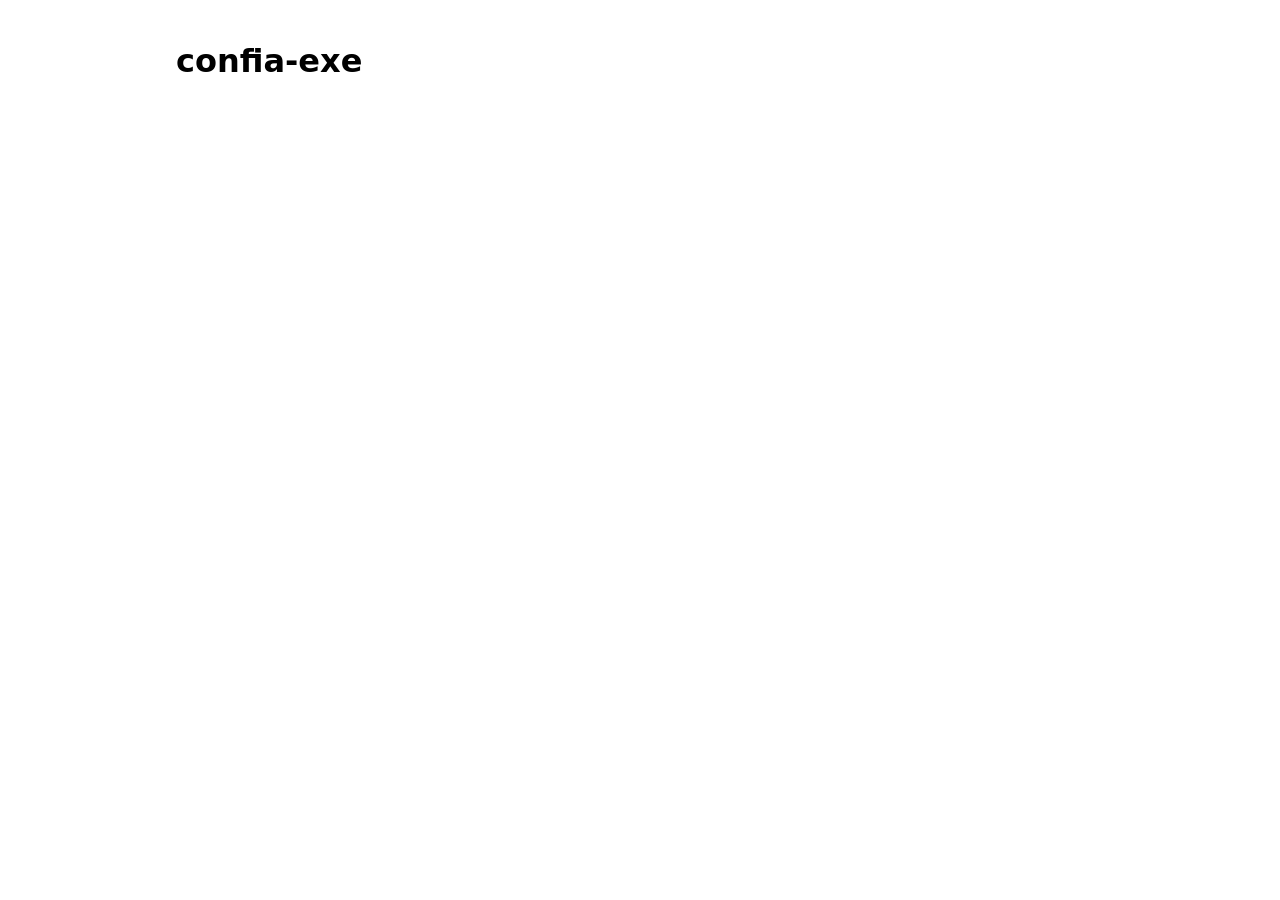
==== index.html @ 8a282e07 "Add initial site structure (index, css, js, assets) and update README" ====
<!doctype html>
<html lang="pt-BR">
<head>
  <meta charset="utf-8">
  <meta name="viewport" content="width=device-width, initial-scale=1">
  <title>confia-exe</title>
  <link rel="stylesheet" href="css/style.css">
</head>
<body>
  <main>
    <h1>confia-exe</h1>
  </main>
  <script src="js/main.js" defer></script>
</body>
</html>
---- css/style.css ----
*, *::before, *::after { box-sizing: border-box; }

body {
  margin: 0;
  font-family: system-ui, sans-serif;
  line-height: 1.5;
}

main {
  max-width: 960px;
  margin: 0 auto;
  padding: 16px;
}
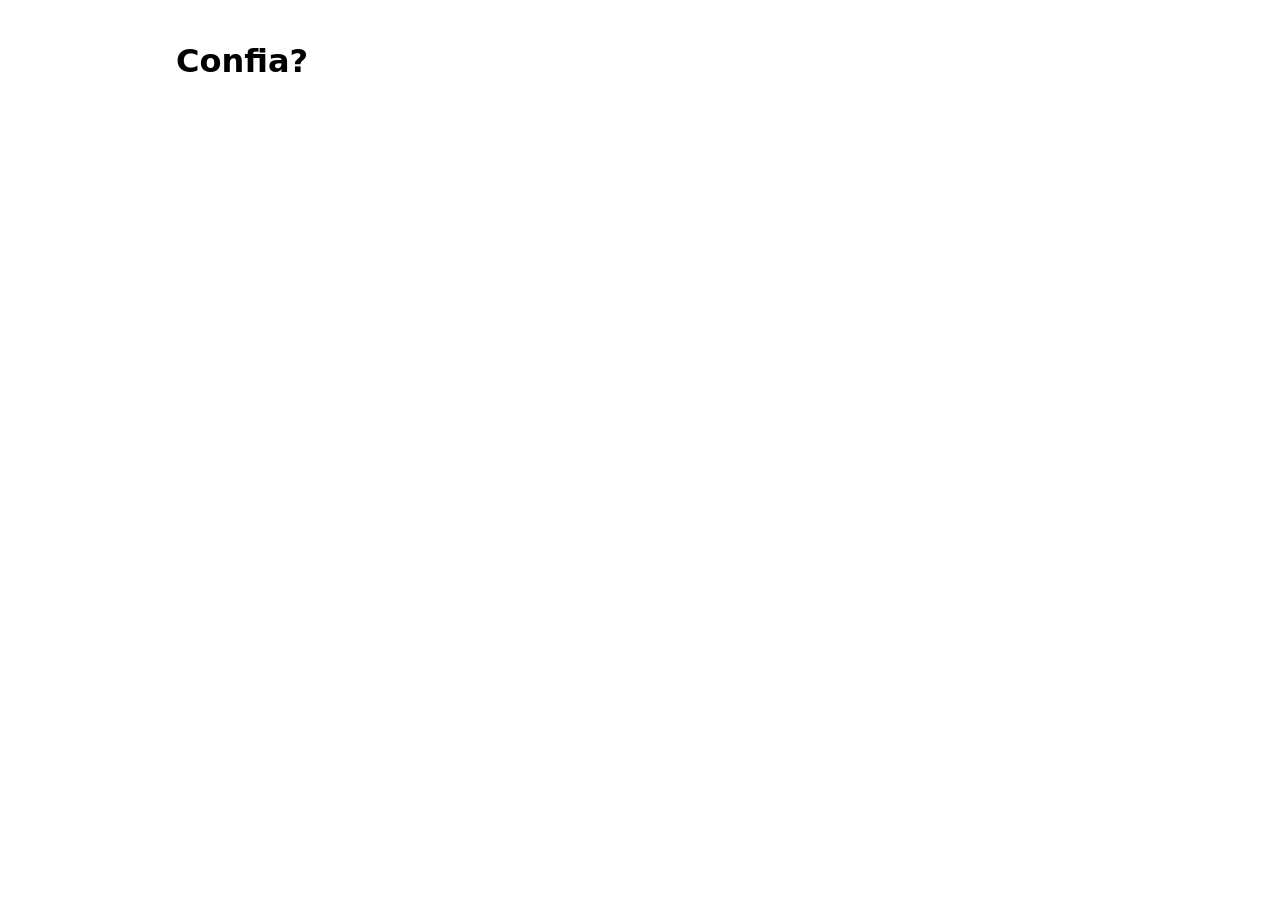
==== commit b6224fb4: "Configure Confia? REA: description, authors and course info" ====
--- a/index.html
+++ b/index.html
@@ -3,12 +3,14 @@
 <head>
   <meta charset="utf-8">
   <meta name="viewport" content="width=device-width, initial-scale=1">
-  <title>confia-exe</title>
+  <title>Confia?</title>
+  <meta name="description" content="Confia? — jogo educativo em pixel art sobre segurança e privacidade na internet (BNCC EF08CO10).">
+  <meta name="author" content="Guilherme Higino de Araújo Silva, Igor Vinicius Silva de Oliveira, Lázaro Gabriel Ewerton da Silva Santos, Mariana Raquel de Morais, Victor Emanuel Oliveira Silva">
   <link rel="stylesheet" href="css/style.css">
 </head>
 <body>
   <main>
-    <h1>confia-exe</h1>
+    <h1>Confia?</h1>
   </main>
   <script src="js/main.js" defer></script>
 </body>
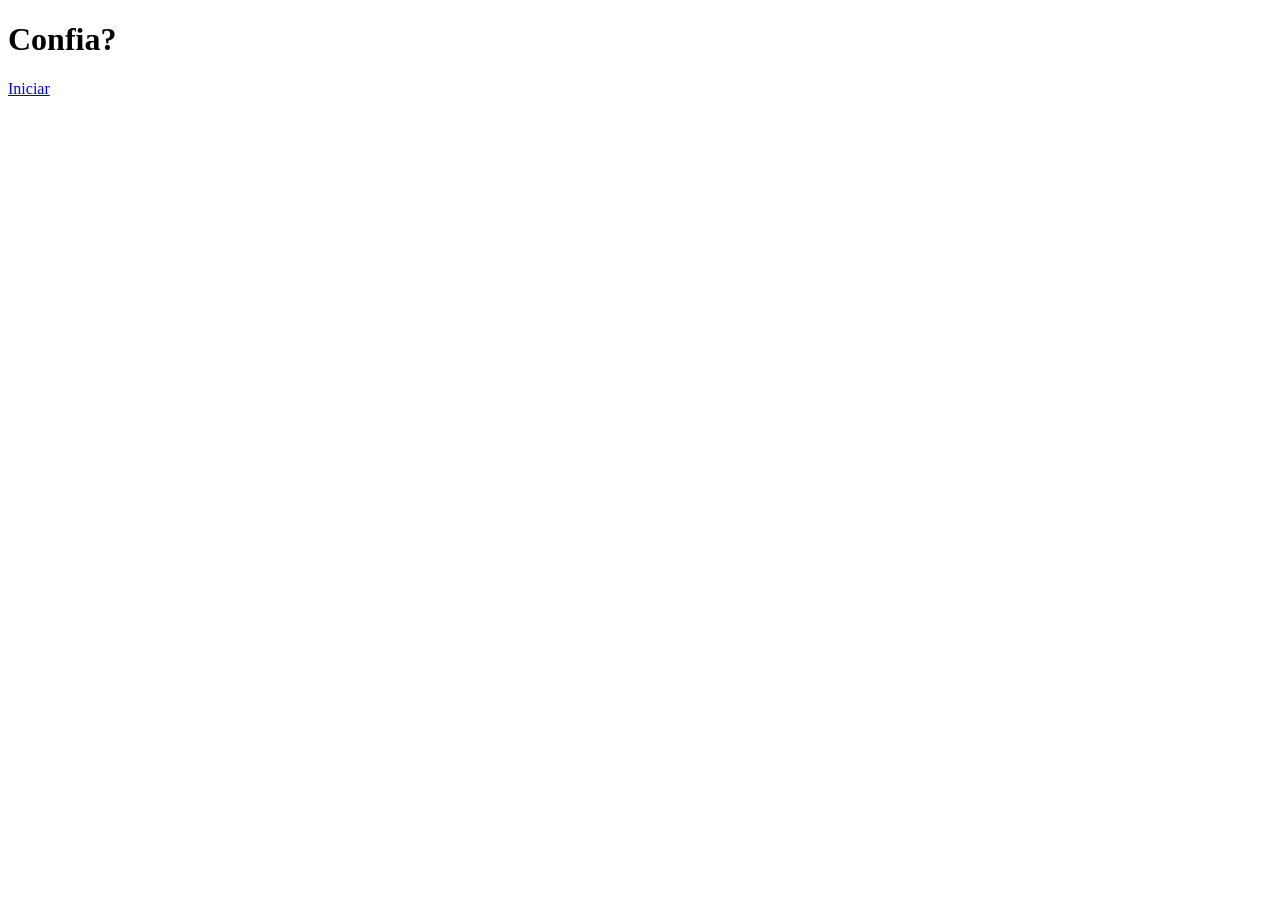
==== commit 2f23a458: "feat: init login" ====
--- a/index.html
+++ b/index.html
@@ -4,14 +4,13 @@
   <meta charset="utf-8">
   <meta name="viewport" content="width=device-width, initial-scale=1">
   <title>Confia?</title>
-  <meta name="description" content="Confia? — jogo educativo em pixel art sobre segurança e privacidade na internet (BNCC EF08CO10).">
+  <meta name="description" content="Confia? — jogo educativo sobre segurança e privacidade na internet (BNCC EF08CO10).">
   <meta name="author" content="Guilherme Higino de Araújo Silva, Igor Vinicius Silva de Oliveira, Lázaro Gabriel Ewerton da Silva Santos, Mariana Raquel de Morais, Victor Emanuel Oliveira Silva">
-  <link rel="stylesheet" href="css/style.css">
 </head>
 <body>
   <main>
     <h1>Confia?</h1>
+    <p><a href="login.html">Iniciar</a></p>
   </main>
-  <script src="js/main.js" defer></script>
 </body>
 </html>
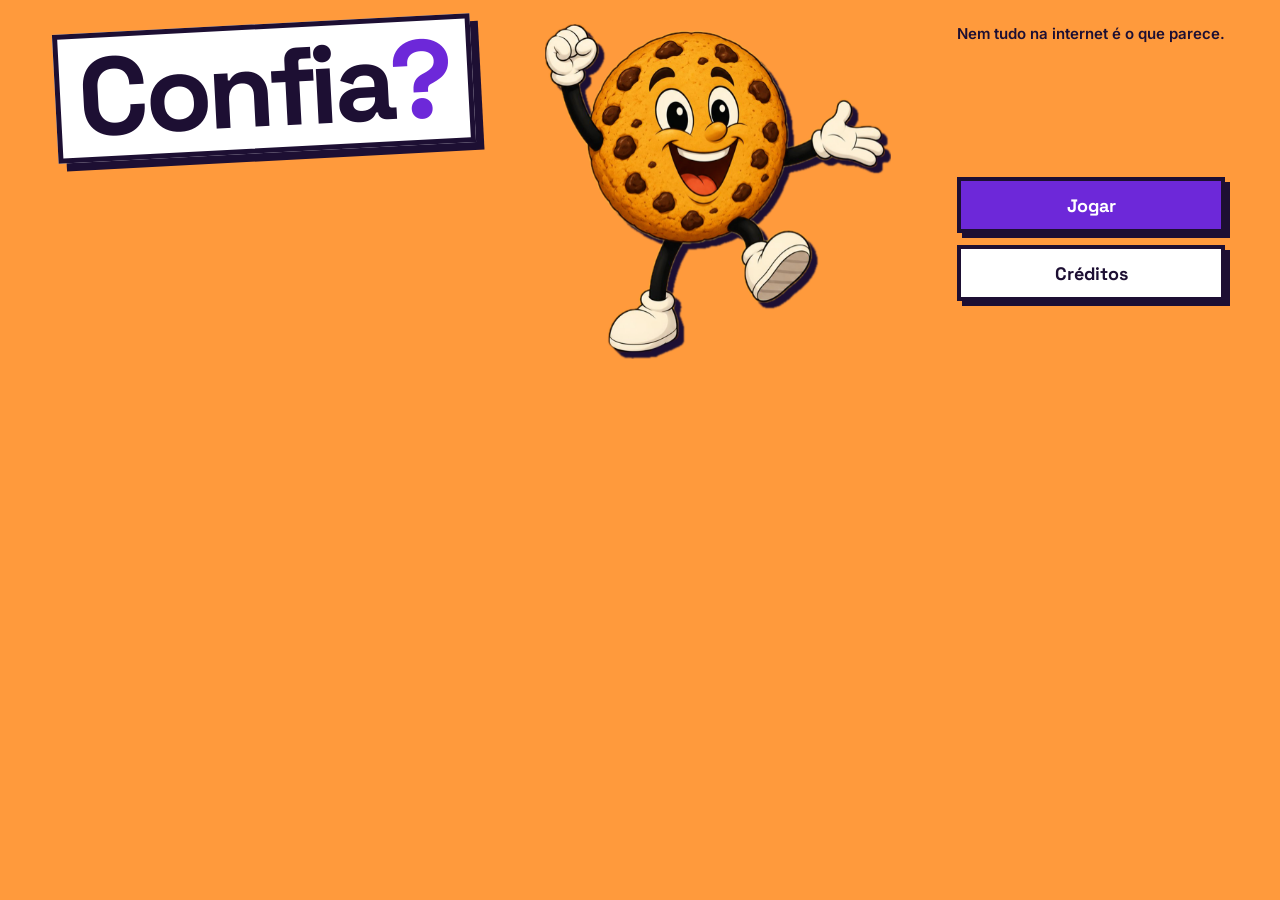
==== commit d85f1a46: "Render start screen with the components" ====
--- a/index.html
+++ b/index.html
@@ -2,15 +2,15 @@
 <html lang="pt-BR">
 <head>
   <meta charset="utf-8">
-  <meta name="viewport" content="width=device-width, initial-scale=1">
+  <meta name="viewport" content="width=device-width, initial-scale=1, viewport-fit=cover">
   <title>Confia?</title>
   <meta name="description" content="Confia? — jogo educativo sobre segurança e privacidade na internet (BNCC EF08CO10).">
   <meta name="author" content="Guilherme Higino de Araújo Silva, Igor Vinicius Silva de Oliveira, Lázaro Gabriel Ewerton da Silva Santos, Mariana Raquel de Morais, Victor Emanuel Oliveira Silva">
+  <link rel="stylesheet" href="css/style.css">
 </head>
 <body>
-  <main>
-    <h1>Confia?</h1>
-    <p><a href="login.html">Iniciar</a></p>
-  </main>
+  <div id="jogo"></div>
+  <script src="js/components.js"></script>
+  <script src="js/main.js" defer></script>
 </body>
 </html>
--- a/css/style.css
+++ b/css/style.css
@@ -0,0 +1,539 @@
+@import url("https://fonts.googleapis.com/css2?family=Space+Grotesk:wght@500;700&family=Inter:wght@500;600&family=IBM+Plex+Mono:wght@400;600&display=swap");
+
+:root {
+  --tinta: #1d0f33;
+
+  --laranja: #ff9a3c;
+
+  --roxo: #6d28d9;
+
+  --roxo-2: #8b5cf6;
+  --lilas: #c4b5fd;
+
+  --rosa: #d946ef;
+
+  --verde: #22c55e;
+
+  --branco: #fff;
+  --apagado: #6b5a80;
+
+  --fonte-titulo: "Space Grotesk", system-ui, sans-serif;
+  --fonte-texto: Inter, system-ui, sans-serif;
+  --fonte-codigo: "IBM Plex Mono", ui-monospace, monospace;
+
+  --borda: 4px solid var(--tinta);
+  --sombra: 5px 5px 0 var(--tinta);
+  --sombra-g: 8px 8px 0 var(--tinta);
+}
+
+*,
+*::before,
+*::after {
+  box-sizing: border-box;
+}
+
+html,
+body {
+  height: 100%;
+}
+
+body {
+  margin: 0;
+  background: var(--laranja);
+  color: var(--tinta);
+  font-family: var(--fonte-texto);
+  font-size: 16px;
+  line-height: 1.45;
+}
+
+img {
+  max-width: 100%;
+}
+
+.tela {
+  height: 100%;
+  overflow: hidden;
+  display: flex;
+  flex-direction: column;
+  background: var(--laranja);
+  font-family: var(--fonte-titulo);
+  container-type: inline-size;
+}
+
+.tela__corpo {
+  flex: 1;
+  min-height: 0;
+  display: flex;
+  flex-direction: column;
+}
+
+.tela__conteudo {
+  flex: 1;
+  overflow: auto;
+  padding: 16px;
+  display: grid;
+  gap: 14px;
+  align-content: start;
+}
+
+.tela__lateral {
+  display: flex;
+  flex-direction: column;
+}
+
+.topo {
+  padding: calc(16px + env(safe-area-inset-top, 0px)) 16px 12px;
+  background: var(--branco);
+  border-bottom: var(--borda);
+  display: grid;
+  gap: 8px;
+}
+
+.topo__linha {
+  display: flex;
+  justify-content: space-between;
+  align-items: center;
+  font-weight: 700;
+  font-size: 18px;
+}
+
+.topo__cena {
+  font-size: 16px;
+  font-weight: 500;
+}
+
+.progresso {
+  height: 14px;
+  border: 3px solid var(--tinta);
+  background: var(--branco);
+}
+
+.progresso__barra {
+  display: block;
+  height: 100%;
+  background: var(--roxo);
+}
+
+.card {
+  background: var(--branco);
+  border: var(--borda);
+  box-shadow: 6px 6px 0 var(--tinta);
+}
+
+.card__topo {
+  background: var(--roxo);
+  color: var(--branco);
+  padding: 10px 14px;
+  font-weight: 700;
+  display: flex;
+  gap: 8px;
+  align-items: center;
+}
+
+.card__topo--acerto {
+  background: var(--verde);
+  color: var(--tinta);
+}
+
+.card__topo--erro {
+  background: var(--rosa);
+}
+
+.card__selo {
+  margin-left: auto;
+  background: var(--branco);
+  color: var(--tinta);
+  font-size: 13px;
+  padding: 2px 8px;
+}
+
+.card__corpo {
+  padding: 14px;
+  display: grid;
+  gap: 12px;
+  font-family: var(--fonte-texto);
+}
+
+.card__titulo {
+  margin: 0;
+  font: 700 22px/1.15 var(--fonte-titulo);
+}
+
+.mensagem {
+  max-width: 85%;
+  justify-self: start;
+  border: var(--borda);
+  padding: 10px 12px;
+  background: var(--branco);
+  box-shadow: 4px 4px 0 var(--tinta);
+}
+
+.mensagem--minha {
+  justify-self: end;
+  background: var(--lilas);
+}
+
+.endereco {
+  display: block;
+  font: 14px var(--fonte-codigo);
+  border: 3px dashed var(--tinta);
+  padding: 8px;
+  overflow-wrap: anywhere;
+}
+
+.suspeito {
+  background: var(--rosa);
+  color: var(--branco);
+  padding: 0 3px;
+}
+
+.biscoitinho {
+  display: flex;
+  align-items: flex-end;
+  gap: 8px;
+  padding: 0 16px;
+}
+
+.biscoitinho__img {
+  width: 104px;
+  flex: none;
+  filter: drop-shadow(5px 5px 0 var(--tinta));
+}
+
+.fala {
+  background: var(--lilas);
+  border: var(--borda);
+  box-shadow: var(--sombra);
+  padding: 12px;
+  font: 500 16px/1.35 var(--fonte-texto);
+  margin-bottom: 30px;
+}
+
+.escolhas {
+  padding: 14px 16px calc(20px + env(safe-area-inset-bottom, 0px));
+  background: var(--branco);
+  border-top: var(--borda);
+  display: grid;
+  gap: 12px;
+}
+
+.escolhas__pergunta {
+  margin: 0;
+  font-weight: 700;
+}
+
+.botao {
+  font: 700 18px var(--fonte-titulo);
+  min-height: 56px;
+  width: 100%;
+  border: var(--borda);
+  box-shadow: var(--sombra);
+  background: var(--branco);
+  color: var(--tinta);
+  padding: 0 16px;
+  display: flex;
+  align-items: center;
+  gap: 10px;
+  text-align: left;
+  cursor: pointer;
+}
+
+.botao--primario {
+  background: var(--roxo);
+  color: var(--branco);
+}
+
+.botao--centro {
+  justify-content: center;
+  text-align: center;
+}
+
+.botao:active {
+  transform: translate(5px, 5px);
+  box-shadow: none;
+}
+
+.botao:focus-visible,
+.campo__input:focus-visible {
+  outline: 4px solid var(--rosa);
+  outline-offset: 3px;
+}
+
+.campo {
+  display: grid;
+  gap: 6px;
+  font-weight: 700;
+  font-size: 15px;
+  font-family: var(--fonte-titulo);
+}
+
+.campo__input {
+  border: var(--borda);
+  background: var(--branco);
+  min-height: 52px;
+  padding: 0 14px;
+  font: 500 16px var(--fonte-texto);
+  color: var(--tinta);
+}
+
+.campo__input::placeholder {
+  color: var(--apagado);
+}
+
+.etiqueta {
+  justify-self: start;
+  background: var(--tinta);
+  color: var(--branco);
+  font: 700 14px var(--fonte-titulo);
+  padding: 6px 12px;
+  border: 0;
+  cursor: pointer;
+}
+
+.lista {
+  margin: 0;
+  padding: 0;
+  list-style: none;
+  display: grid;
+  gap: 8px;
+  counter-reset: item;
+}
+
+.lista li {
+  display: flex;
+  gap: 10px;
+  align-items: flex-start;
+  counter-increment: item;
+}
+
+.lista li::before {
+  content: counter(item);
+  flex: none;
+  width: 28px;
+  height: 28px;
+  background: var(--tinta);
+  color: var(--branco);
+  display: grid;
+  place-items: center;
+  font: 700 14px var(--fonte-titulo);
+}
+
+.medidor {
+  display: flex;
+  gap: 10px;
+  align-items: center;
+  font-weight: 700;
+}
+
+.medidor__trilho {
+  flex: 1;
+  height: 14px;
+  border: 3px solid var(--tinta);
+  background: var(--branco);
+}
+
+.medidor__valor {
+  display: block;
+  height: 100%;
+  background: var(--verde);
+}
+
+.capa {
+  flex: 1;
+  display: grid;
+  place-content: center;
+  justify-items: center;
+  gap: 18px;
+  padding: calc(24px + env(safe-area-inset-top, 0px)) 24px calc(24px + env(safe-area-inset-bottom, 0px));
+  text-align: center;
+}
+
+.capa__img {
+  width: 180px;
+  filter: drop-shadow(6px 6px 0 var(--tinta));
+}
+
+.capa__acoes {
+  display: grid;
+  gap: 12px;
+  width: 100%;
+  max-width: 320px;
+}
+
+.capa__frase {
+  font: 600 15px var(--fonte-texto);
+  margin: 0;
+}
+
+.logo {
+  margin: 0;
+  font: 700 64px/.9 var(--fonte-titulo);
+  letter-spacing: -.04em;
+  background: var(--branco);
+  border: 5px solid var(--tinta);
+  box-shadow: var(--sombra-g);
+  padding: 10px 18px;
+  transform: rotate(-3deg);
+}
+
+.logo--pequeno {
+  font-size: 44px;
+}
+
+.logo em {
+  font-style: normal;
+  color: var(--roxo);
+}
+
+.carregando {
+  width: 100%;
+  max-width: 320px;
+  height: 28px;
+  border: var(--borda);
+  background: var(--branco);
+  box-shadow: var(--sombra);
+}
+
+.carregando__barra {
+  display: block;
+  height: 100%;
+  background: repeating-linear-gradient(-45deg, var(--roxo) 0 12px, var(--roxo-2) 12px 24px);
+  transition: width .3s;
+}
+
+.dica {
+  max-width: 320px;
+  background: var(--lilas);
+  border: var(--borda);
+  padding: 12px;
+  text-align: left;
+  font-family: var(--fonte-texto);
+  margin: 0;
+}
+
+@container (min-width: 900px) {
+  .topo {
+    padding: 18px 32px;
+    grid-template-columns: auto 1fr auto;
+    align-items: center;
+    gap: 24px;
+  }
+
+  .topo__linha {
+    display: contents;
+    font-size: 22px;
+  }
+
+  .topo__cena {
+    order: 3;
+  }
+
+  .progresso {
+    height: 18px;
+  }
+
+  .tela__corpo {
+    flex-direction: row;
+  }
+
+  .tela__conteudo {
+    padding: 40px;
+    gap: 20px;
+    align-content: center;
+    justify-items: center;
+  }
+
+  .tela__conteudo>* {
+    width: 100%;
+    max-width: 720px;
+  }
+
+  .tela__conteudo>.etiqueta {
+    width: auto;
+    justify-self: start;
+    margin-left: max(0px, calc((100% - 720px) / 2));
+  }
+
+  .tela__lateral {
+    width: 440px;
+    flex: none;
+    background: var(--lilas);
+    border-left: var(--borda);
+    justify-content: flex-end;
+  }
+
+  .biscoitinho {
+    flex: 1;
+    flex-direction: column;
+    align-items: center;
+    justify-content: center;
+    padding: 24px;
+  }
+
+  .biscoitinho__img {
+    width: 220px;
+    order: 2;
+  }
+
+  .fala {
+    margin: 0 0 8px;
+    font-size: 18px;
+  }
+
+  .escolhas {
+    padding: 24px;
+  }
+
+  .card__corpo {
+    font-size: 18px;
+    padding: 20px;
+  }
+
+  .card__titulo {
+    font-size: 30px;
+  }
+
+  .capa {
+    grid-auto-flow: column;
+    grid-template-columns: auto auto;
+    gap: 24px 72px;
+    text-align: left;
+    justify-items: start;
+  }
+
+  .capa__img {
+    grid-row: span 4;
+    width: 340px;
+  }
+
+  .logo {
+    font-size: 110px;
+  }
+
+  .logo--pequeno {
+    font-size: 72px;
+  }
+
+  .dica {
+    font-size: 18px;
+  }
+}
+
+@media (prefers-reduced-motion: reduce) {
+  .botao:active {
+    transform: none;
+  }
+
+  .carregando__barra {
+    transition: none;
+  }
+}
+
+.visualmente-oculto {
+  position: absolute;
+  width: 1px;
+  height: 1px;
+  overflow: hidden;
+  clip: rect(0 0 0 0);
+  white-space: nowrap;
+}
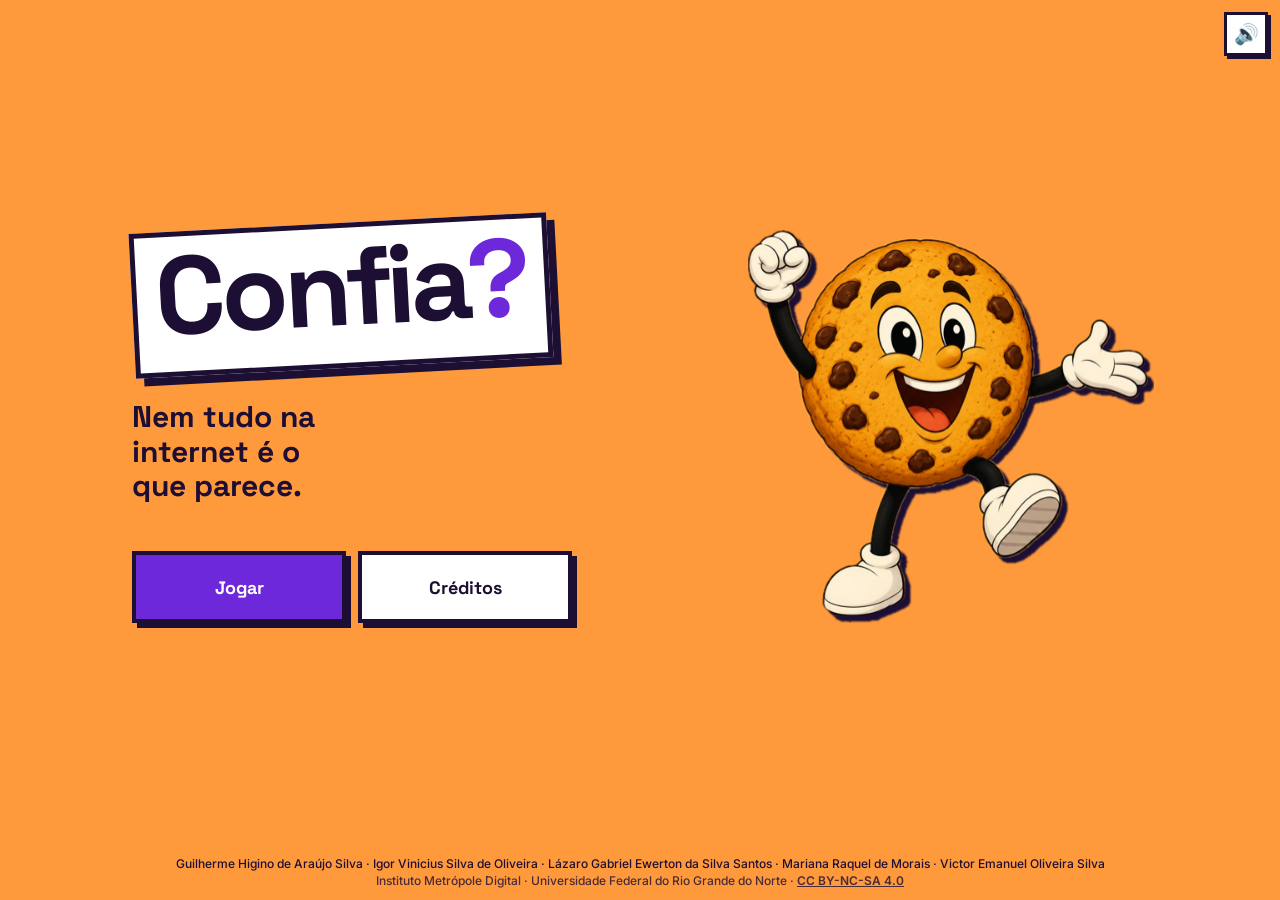
==== commit e2c8b1df: "Mostra uma migalha a cada escolha arriscada" ====
--- a/index.html
+++ b/index.html
@@ -10,7 +10,10 @@
 </head>
 <body>
   <div id="jogo"></div>
+  <div class="avisos" id="avisos" aria-live="polite"></div>
+  <button type="button" class="som" id="som" aria-pressed="true" aria-label="Som">🔊</button>
   <script src="js/components.js"></script>
+  <script src="js/sons.js"></script>
   <script src="js/main.js" defer></script>
 </body>
 </html>
--- a/css/style.css
+++ b/css/style.css
@@ -60,25 +60,32 @@
   container-type: inline-size;
 }
 
+/* No celular o corpo inteiro rola (conteúdo + Biscoitinho) e só os botões ficam presos embaixo. */
 .tela__corpo {
   flex: 1;
   min-height: 0;
+  overflow: auto;
   display: flex;
   flex-direction: column;
 }
 
 .tela__conteudo {
-  flex: 1;
-  overflow: auto;
-  padding: 16px;
+  flex: none;
+  padding: 16px 16px 24px;
   display: grid;
   gap: 14px;
   align-content: start;
 }
 
+/* Biscoitinho e botões presos embaixo: ele fica visível enquanto o jogador digita. */
 .tela__lateral {
+  flex: 1 0 auto;
+  position: sticky;
+  bottom: 0;
+  background: var(--laranja);
   display: flex;
   flex-direction: column;
+  justify-content: flex-end;
 }
 
 .topo {
@@ -192,6 +199,13 @@
   align-items: flex-end;
   gap: 8px;
   padding: 0 16px;
+}
+
+/* As PNGs têm proporções diferentes: caixa quadrada fixa deixa todas do mesmo tamanho. */
+.biscoitinho__img,
+.capa__img {
+  aspect-ratio: 1;
+  object-fit: contain;
 }
 
 .biscoitinho__img {
@@ -361,8 +375,34 @@
 }
 
 .capa__frase {
-  font: 600 15px var(--fonte-texto);
+  font: 700 19px/1.25 var(--fonte-titulo);
+  max-width: 22ch;
+  text-wrap: balance;
   margin: 0;
+}
+
+#jogo {
+  height: 100%;
+}
+
+.rodape {
+  padding: 10px 16px calc(10px + env(safe-area-inset-bottom, 0px));
+  text-align: center;
+  font: 500 12px/1.4 var(--fonte-texto);
+  color: var(--tinta);
+}
+
+.rodape p {
+  margin: 0;
+}
+
+.rodape__licenca {
+  opacity: .8;
+}
+
+.rodape a {
+  color: inherit;
+  font-weight: 600;
 }
 
 .logo {
@@ -411,6 +451,89 @@
   margin: 0;
 }
 
+/* Celular: tudo mais compacto pra caber numa tela de 667px sem cortar o card. */
+@container (max-width: 899px) {
+  .topo {
+    padding-top: calc(10px + env(safe-area-inset-top, 0px));
+    padding-bottom: 10px;
+    gap: 6px;
+  }
+
+  .progresso {
+    height: 12px;
+  }
+
+  .tela__conteudo {
+    padding: 12px 16px 16px;
+    gap: 10px;
+  }
+
+  .card__topo {
+    padding: 8px 12px;
+  }
+
+  .card__corpo {
+    padding: 12px;
+    gap: 10px;
+    font-size: 15px;
+  }
+
+  .card__corpo .dica {
+    padding: 8px 10px;
+    font-size: 14px;
+  }
+
+  .campo {
+    gap: 4px;
+    font-size: 14px;
+  }
+
+  .campo__input {
+    min-height: 44px;
+  }
+
+  .biscoitinho__img {
+    width: 88px;
+  }
+
+  .fala {
+    margin-bottom: 18px;
+    padding: 10px;
+    font-size: 15px;
+  }
+
+  .escolhas {
+    padding: 10px 16px calc(12px + env(safe-area-inset-bottom, 0px));
+    gap: 10px;
+    grid-auto-flow: column;
+    grid-auto-columns: 1fr;
+  }
+
+  .botao {
+    min-height: 52px;
+  }
+
+  .botao--gigante {
+    min-height: 64px;
+    font-size: 26px;
+  }
+
+  /* Lista de cláusulas rola por dentro, com um degradê avisando que tem mais. */
+  .termos {
+    max-height: max(120px, calc(100dvh - 476px));
+    overflow: auto;
+    -webkit-mask-image: linear-gradient(#000 80%, transparent);
+    mask-image: linear-gradient(#000 80%, transparent);
+  }
+}
+
+/* Teclado aberto no celular: o campo digitado rola pra cima do Biscoitinho, que não se mexe. */
+@container (max-width: 899px) {
+  .tela:has(.campo__input:focus) .tela__corpo {
+    scroll-padding-bottom: 220px;
+  }
+}
+
 @container (min-width: 900px) {
   .topo {
     padding: 18px 32px;
@@ -432,56 +555,84 @@
     height: 18px;
   }
 
+  /* Desktop: card à esquerda, Biscoitinho em pé no laranja à direita, botões embaixo do card. */
   .tela__corpo {
-    flex-direction: row;
+    display: grid;
+    grid-template-columns: minmax(0, 720px) 340px;
+    grid-template-rows: auto auto;
+    align-content: center;
+    justify-content: center;
+    column-gap: 56px;
+    padding: 40px;
+  }
+
+  .tela__lateral {
+    display: contents;
   }
 
   .tela__conteudo {
-    padding: 40px;
+    grid-column: 1;
+    grid-row: 1;
+    padding: 0;
     gap: 20px;
-    align-content: center;
-    justify-items: center;
-  }
-
-  .tela__conteudo>* {
-    width: 100%;
-    max-width: 720px;
-  }
-
-  .tela__conteudo>.etiqueta {
-    width: auto;
-    justify-self: start;
-    margin-left: max(0px, calc((100% - 720px) / 2));
-  }
-
-  .tela__lateral {
-    width: 440px;
-    flex: none;
-    background: var(--lilas);
-    border-left: var(--borda);
-    justify-content: flex-end;
+  }
+
+  .termos {
+    max-height: 260px;
+    overflow: auto;
   }
 
   .biscoitinho {
-    flex: 1;
+    grid-column: 2;
+    grid-row: 1 / span 2;
+    align-self: center;
     flex-direction: column;
     align-items: center;
+    gap: 16px;
+    padding: 0;
+  }
+
+  .biscoitinho__img {
+    width: 240px;
+    order: 2;
+  }
+
+  /* Balão com tamanho fixo: trocar a fala não mexe no resto da tela. */
+  .fala {
+    position: relative;
+    margin: 0;
+    font-size: 18px;
+    width: 100%;
+    min-height: 124px;
+    display: flex;
+    flex-direction: column;
     justify-content: center;
-    padding: 24px;
-  }
-
-  .biscoitinho__img {
-    width: 220px;
-    order: 2;
-  }
-
-  .fala {
-    margin: 0 0 8px;
-    font-size: 18px;
+  }
+
+  /* Rabinho do balão apontando pro Biscoitinho. */
+  .fala::after {
+    content: "";
+    position: absolute;
+    left: 50%;
+    bottom: -18px;
+    width: 24px;
+    height: 24px;
+    background: var(--lilas);
+    border-right: var(--borda);
+    border-bottom: var(--borda);
+    transform: translateX(-50%) rotate(45deg);
   }
 
   .escolhas {
-    padding: 24px;
+    grid-column: 1;
+    grid-row: 2;
+    margin-top: 28px;
+    padding: 0;
+    background: none;
+    border-top: 0;
+    grid-auto-flow: column;
+    grid-auto-columns: 1fr;
+    align-items: stretch;
   }
 
   .card__corpo {
@@ -493,17 +644,36 @@
     font-size: 30px;
   }
 
+  /* Capa: logo, frase e botões à esquerda; Biscoitinho grande à direita. */
   .capa {
-    grid-auto-flow: column;
-    grid-template-columns: auto auto;
-    gap: 24px 72px;
+    grid-template-columns: minmax(0, 520px) auto;
+    align-content: center;
+    justify-content: center;
+    gap: 32px 96px;
     text-align: left;
     justify-items: start;
   }
 
+  .capa>* {
+    grid-column: 1;
+  }
+
   .capa__img {
-    grid-row: span 4;
-    width: 340px;
+    grid-column: 2;
+    grid-row: 1 / span 3;
+    align-self: center;
+    width: 400px;
+  }
+
+  .capa__frase {
+    font: 700 30px/1.15 var(--fonte-titulo);
+    max-width: 16ch;
+  }
+
+  .capa__acoes {
+    grid-auto-flow: column;
+    grid-auto-columns: 1fr;
+    max-width: 440px;
   }
 
   .logo {
@@ -516,6 +686,19 @@
 
   .dica {
     font-size: 18px;
+  }
+}
+
+/* O Biscoitinho da capa respira: parece vivo antes do jogo começar. */
+@media (prefers-reduced-motion: no-preference) {
+  .capa__img {
+    animation: flutuar 3.2s ease-in-out infinite;
+  }
+}
+
+@keyframes flutuar {
+  50% {
+    transform: translateY(-10px) rotate(2deg);
   }
 }
 
@@ -526,6 +709,102 @@
 
   .carregando__barra {
     transition: none;
+  }
+}
+
+.som {
+  position: fixed;
+  top: calc(12px + env(safe-area-inset-top, 0px));
+  right: 12px;
+  width: 44px;
+  height: 44px;
+  border: 3px solid var(--tinta);
+  background: var(--branco);
+  box-shadow: 3px 3px 0 var(--tinta);
+  font-size: 20px;
+  cursor: pointer;
+}
+
+.som:active {
+  transform: translate(3px, 3px);
+  box-shadow: none;
+}
+
+.som:focus-visible {
+  outline: 4px solid var(--rosa);
+  outline-offset: 3px;
+}
+
+/* Espaço pro botão de som no canto do topo. */
+.topo {
+  padding-right: 68px;
+}
+
+.avisos {
+  position: fixed;
+  top: calc(68px + env(safe-area-inset-top, 0px));
+  right: 12px;
+  left: 12px;
+  z-index: 2;
+  display: grid;
+  gap: 12px;
+  justify-items: end;
+  pointer-events: none;
+}
+
+.aviso {
+  width: 100%;
+  max-width: 400px;
+  background: var(--branco);
+  border: var(--borda);
+  box-shadow: var(--sombra);
+  pointer-events: auto;
+}
+
+.aviso__topo {
+  display: flex;
+  align-items: center;
+  gap: 8px;
+  padding: 8px 8px 8px 12px;
+  background: var(--rosa);
+  color: var(--branco);
+  font: 700 16px var(--fonte-titulo);
+}
+
+.aviso--migalha {
+  max-width: 300px;
+}
+
+.aviso--migalha .aviso__topo {
+  background: var(--tinta);
+}
+
+.aviso__fechar {
+  margin-left: auto;
+  width: 32px;
+  height: 32px;
+  border: 3px solid var(--tinta);
+  background: var(--branco);
+  color: var(--tinta);
+  font: 700 18px/1 var(--fonte-titulo);
+  cursor: pointer;
+}
+
+.aviso__texto {
+  margin: 0;
+  padding: 12px;
+  font: 500 15px/1.4 var(--fonte-texto);
+}
+
+@media (prefers-reduced-motion: no-preference) {
+  .aviso {
+    animation: entrar .35s cubic-bezier(.16, 1, .3, 1);
+  }
+}
+
+@keyframes entrar {
+  from {
+    transform: translateX(110%);
   }
 }
 
@@ -536,4 +815,27 @@
   overflow: hidden;
   clip: rect(0 0 0 0);
   white-space: nowrap;
-}+}
+.medidor--fraca .medidor__valor {
+  background: var(--rosa);
+}
+
+.medidor--media .medidor__valor {
+  background: var(--laranja);
+}
+
+.botao--gigante {
+  min-height: 96px;
+  font-size: 32px;
+}
+
+.termos {
+  border: 3px dashed var(--tinta);
+  padding: 12px;
+  font-size: 14px;
+}
+
+.termos p {
+  margin: 8px 0 0;
+  color: var(--apagado);
+}
